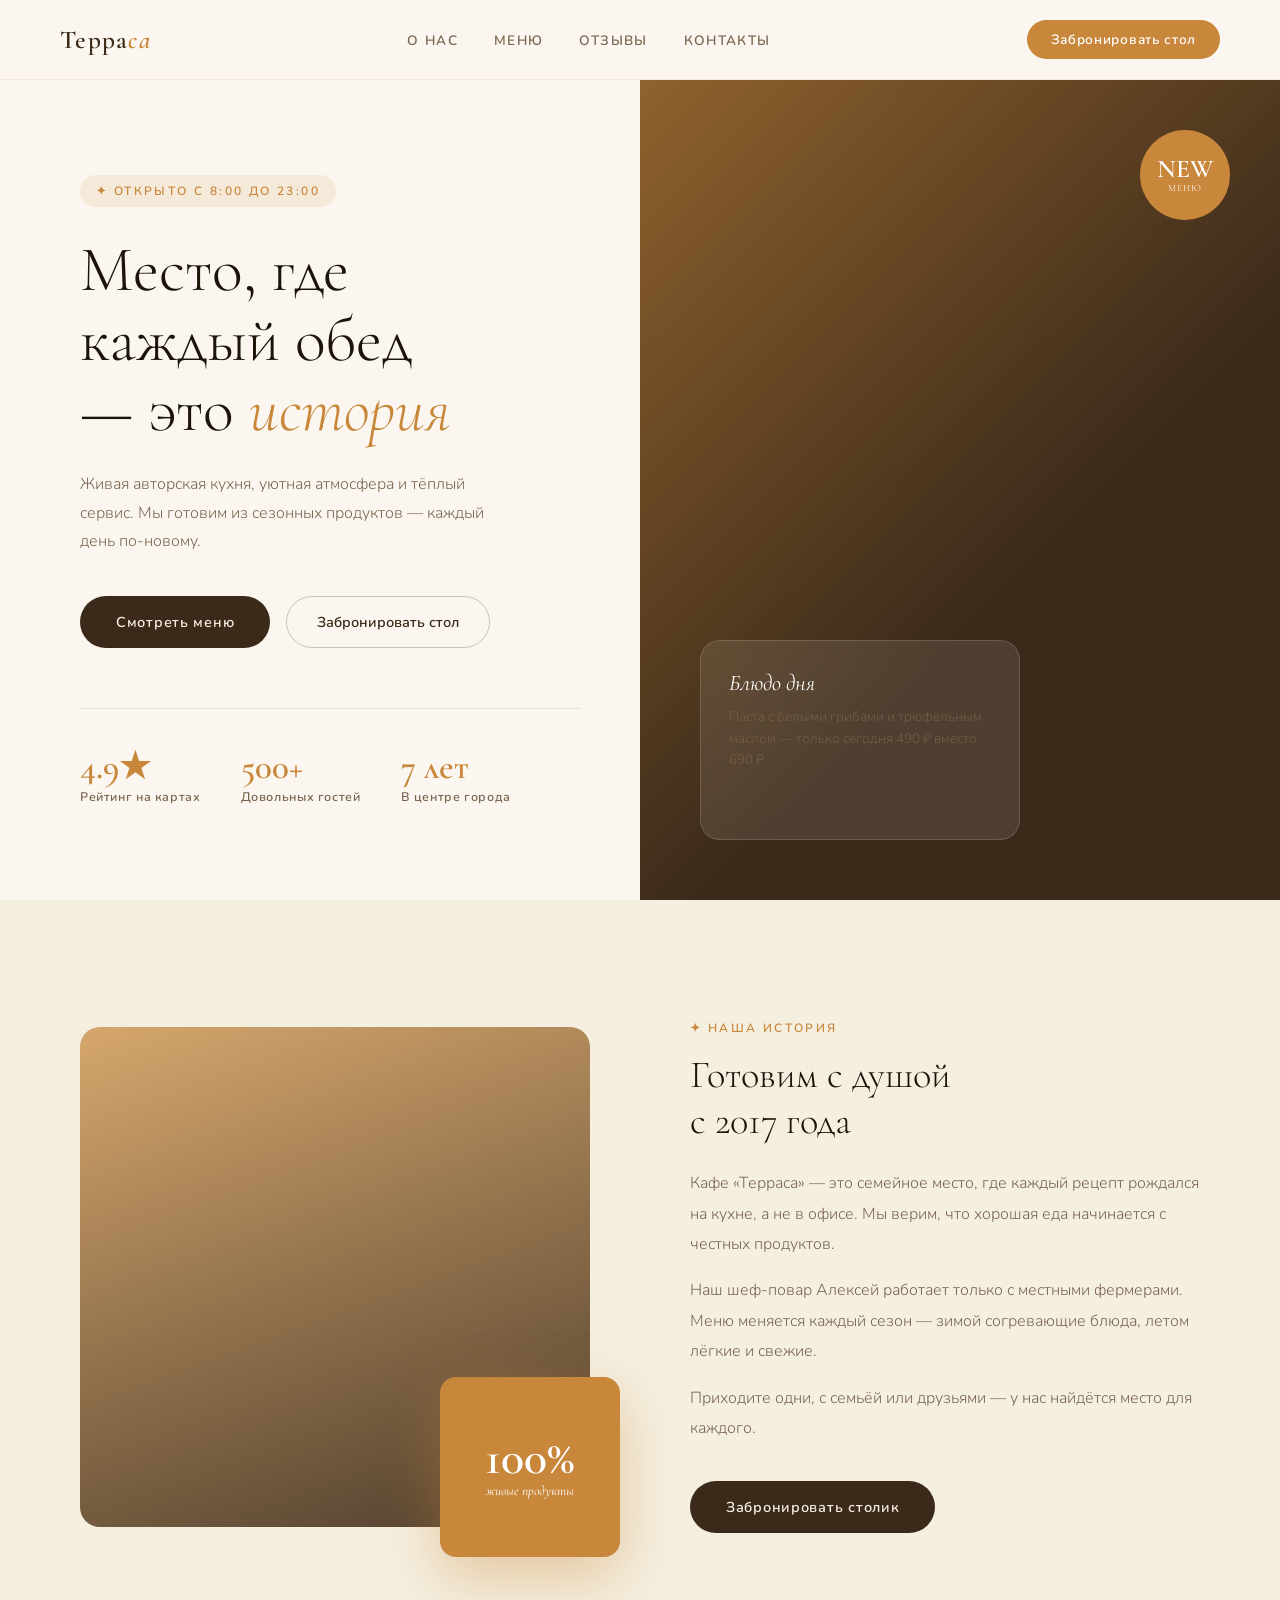
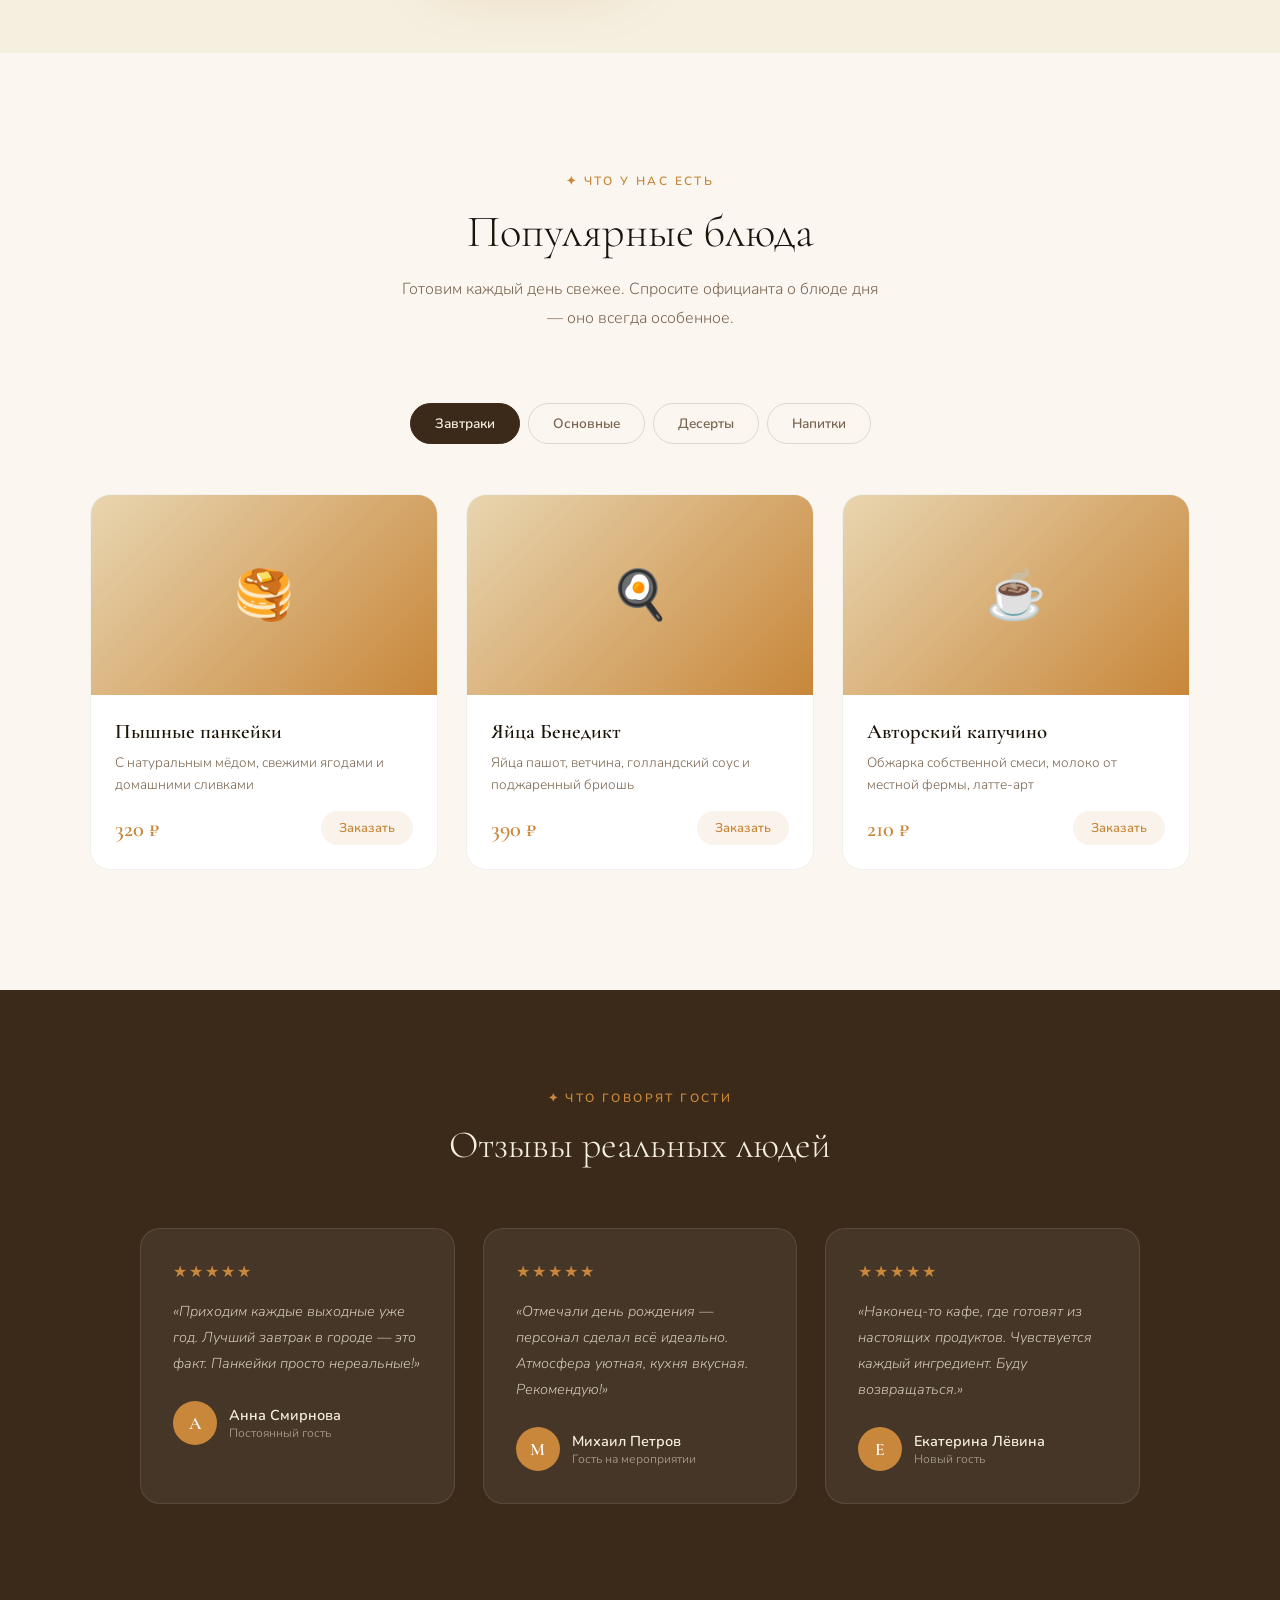
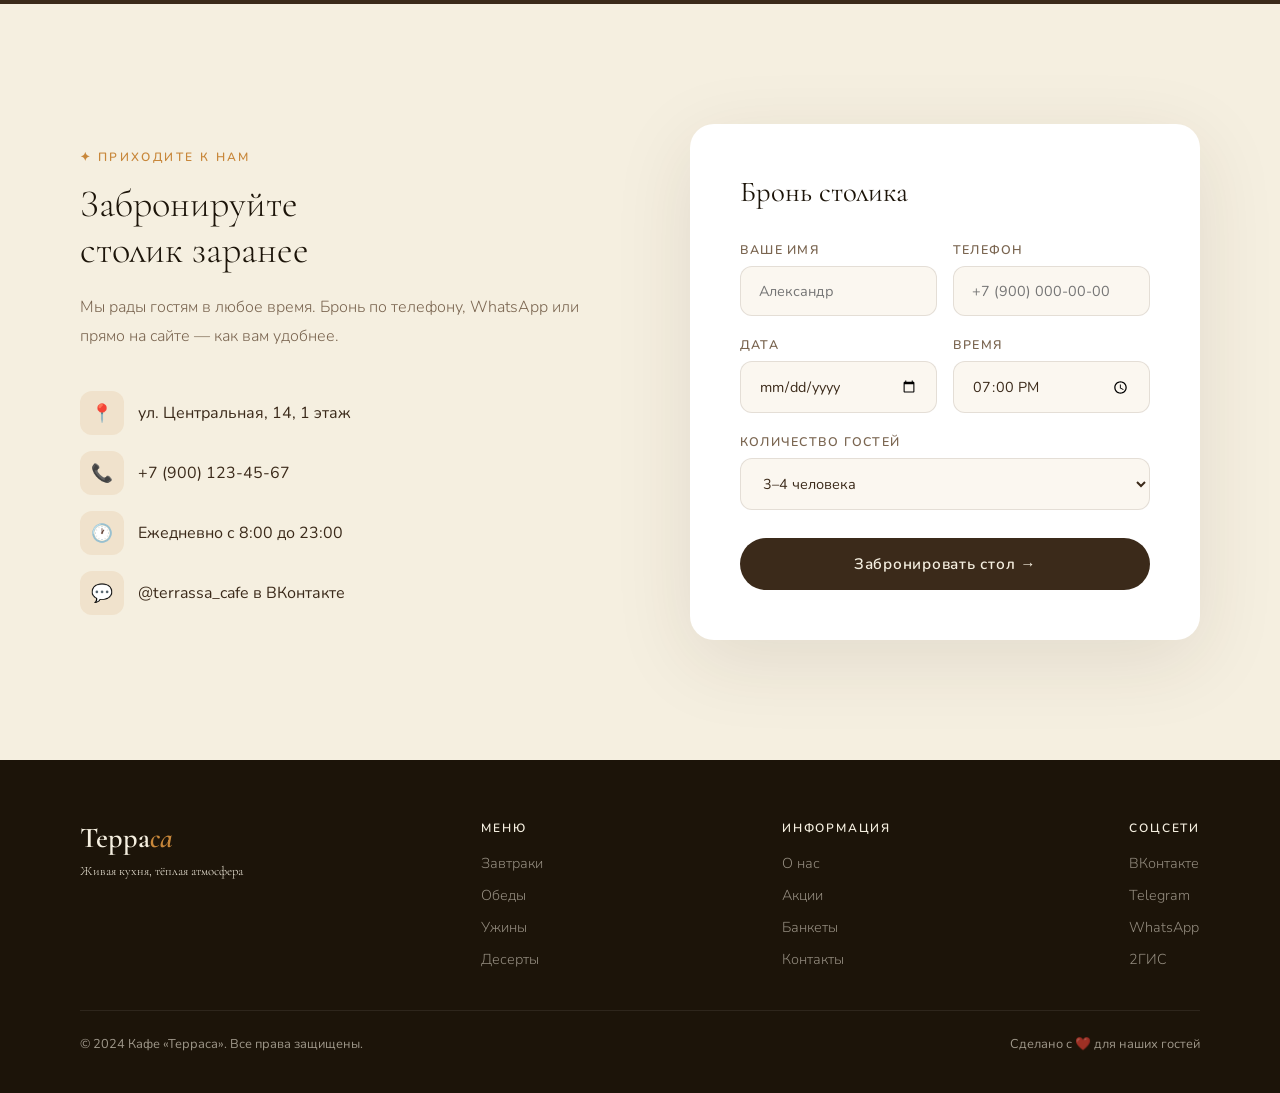
==== cafe_landing.html @ 98aa95c7 "Add files via upload" ====
<!DOCTYPE html>
<html lang="ru">
<head>
<meta charset="UTF-8">
<meta name="viewport" content="width=device-width, initial-scale=1.0">
<title>Кафе «Терраса» — Живая кухня, тёплая атмосфера</title>
<link href="https://fonts.googleapis.com/css2?family=Cormorant+Garamond:ital,wght@0,300;0,400;0,600;1,300;1,400&family=Nunito:wght@300;400;600&display=swap" rel="stylesheet">
<style>
  :root {
    --cream: #F5EFE0;
    --warm: #E8D5B0;
    --brown: #3B2A1A;
    --amber: #C8873A;
    --dark: #1C1409;
    --muted: #7A6550;
    --light: #FBF7F0;
  }

  * { margin: 0; padding: 0; box-sizing: border-box; }

  html { scroll-behavior: smooth; }

  body {
    font-family: 'Nunito', sans-serif;
    background: var(--light);
    color: var(--brown);
    overflow-x: hidden;
  }

  /* NAV */
  nav {
    position: fixed; top: 0; width: 100%; z-index: 100;
    display: flex; justify-content: space-between; align-items: center;
    padding: 20px 60px;
    background: rgba(251,247,240,0.92);
    backdrop-filter: blur(12px);
    border-bottom: 1px solid rgba(200,135,58,0.15);
    animation: fadeDown 0.8s ease both;
  }

  .logo {
    font-family: 'Cormorant Garamond', serif;
    font-size: 1.6rem;
    font-weight: 600;
    color: var(--brown);
    letter-spacing: 0.05em;
  }
  .logo span { color: var(--amber); font-style: italic; }

  nav ul { list-style: none; display: flex; gap: 36px; }
  nav ul a {
    text-decoration: none;
    color: var(--muted);
    font-size: 0.85rem;
    font-weight: 600;
    letter-spacing: 0.1em;
    text-transform: uppercase;
    transition: color 0.3s;
  }
  nav ul a:hover { color: var(--amber); }

  .nav-btn {
    background: var(--amber);
    color: white;
    border: none;
    padding: 10px 24px;
    border-radius: 30px;
    font-family: 'Nunito', sans-serif;
    font-size: 0.85rem;
    font-weight: 600;
    cursor: pointer;
    transition: all 0.3s;
    letter-spacing: 0.05em;
  }
  .nav-btn:hover { background: var(--brown); transform: translateY(-1px); }

  /* HERO */
  .hero {
    min-height: 100vh;
    display: grid;
    grid-template-columns: 1fr 1fr;
    padding-top: 80px;
  }

  .hero-left {
    display: flex;
    flex-direction: column;
    justify-content: center;
    padding: 80px 60px 80px 80px;
    animation: fadeLeft 1s ease 0.2s both;
  }

  .hero-tag {
    display: inline-block;
    background: rgba(200,135,58,0.12);
    color: var(--amber);
    font-size: 0.75rem;
    font-weight: 600;
    letter-spacing: 0.2em;
    text-transform: uppercase;
    padding: 8px 16px;
    border-radius: 20px;
    margin-bottom: 28px;
    width: fit-content;
  }

  .hero h1 {
    font-family: 'Cormorant Garamond', serif;
    font-size: clamp(3rem, 5vw, 5rem);
    font-weight: 300;
    line-height: 1.1;
    color: var(--dark);
    margin-bottom: 24px;
  }

  .hero h1 em {
    font-style: italic;
    color: var(--amber);
  }

  .hero p {
    font-size: 1rem;
    color: var(--muted);
    line-height: 1.8;
    max-width: 420px;
    margin-bottom: 40px;
    font-weight: 300;
  }

  .hero-actions { display: flex; gap: 16px; align-items: center; }

  .btn-primary {
    background: var(--brown);
    color: var(--cream);
    border: none;
    padding: 16px 36px;
    border-radius: 50px;
    font-family: 'Nunito', sans-serif;
    font-size: 0.9rem;
    font-weight: 600;
    cursor: pointer;
    transition: all 0.3s;
    letter-spacing: 0.05em;
  }
  .btn-primary:hover { background: var(--amber); transform: translateY(-2px); box-shadow: 0 8px 30px rgba(200,135,58,0.35); }

  .btn-ghost {
    background: transparent;
    color: var(--brown);
    border: 1.5px solid rgba(59,42,26,0.25);
    padding: 15px 30px;
    border-radius: 50px;
    font-family: 'Nunito', sans-serif;
    font-size: 0.9rem;
    font-weight: 600;
    cursor: pointer;
    transition: all 0.3s;
  }
  .btn-ghost:hover { border-color: var(--amber); color: var(--amber); }

  .hero-stats {
    display: flex; gap: 40px;
    margin-top: 60px;
    padding-top: 40px;
    border-top: 1px solid rgba(59,42,26,0.1);
  }
  .stat-num {
    font-family: 'Cormorant Garamond', serif;
    font-size: 2.2rem;
    font-weight: 600;
    color: var(--amber);
    line-height: 1;
  }
  .stat-label {
    font-size: 0.78rem;
    color: var(--muted);
    font-weight: 600;
    letter-spacing: 0.05em;
    margin-top: 4px;
  }

  /* HERO RIGHT */
  .hero-right {
    position: relative;
    background: var(--brown);
    overflow: hidden;
    animation: fadeRight 1s ease 0.3s both;
  }

  .hero-img-bg {
    width: 100%; height: 100%;
    background:
      linear-gradient(135deg, rgba(200,135,58,0.6) 0%, rgba(59,42,26,0.85) 60%),
      url('https://images.unsplash.com/photo-1554118811-1e0d58224f24?w=800&q=80') center/cover;
    display: flex;
    flex-direction: column;
    justify-content: flex-end;
    padding: 60px;
  }

  .hero-card {
    background: rgba(251,247,240,0.1);
    backdrop-filter: blur(10px);
    border: 1px solid rgba(255,255,255,0.15);
    border-radius: 20px;
    padding: 28px;
    color: white;
    max-width: 320px;
  }

  .hero-card-title {
    font-family: 'Cormorant Garamond', serif;
    font-size: 1.4rem;
    font-weight: 400;
    margin-bottom: 10px;
    font-style: italic;
  }
  .hero-card p { font-size: 0.85rem; opacity: 0.8; line-height: 1.6; }

  .floating-badge {
    position: absolute;
    top: 50px;
    right: 50px;
    background: var(--amber);
    color: white;
    width: 90px; height: 90px;
    border-radius: 50%;
    display: flex;
    flex-direction: column;
    align-items: center;
    justify-content: center;
    font-family: 'Cormorant Garamond', serif;
    animation: spin 20s linear infinite;
  }
  .floating-badge .big { font-size: 1.6rem; font-weight: 600; line-height: 1; }
  .floating-badge .small { font-size: 0.6rem; letter-spacing: 0.1em; opacity: 0.9; }

  /* ABOUT */
  .about {
    padding: 120px 80px;
    display: grid;
    grid-template-columns: 1fr 1fr;
    gap: 100px;
    align-items: center;
    background: var(--cream);
  }

  .section-tag {
    font-size: 0.75rem;
    font-weight: 600;
    letter-spacing: 0.2em;
    text-transform: uppercase;
    color: var(--amber);
    margin-bottom: 16px;
  }

  .about h2 {
    font-family: 'Cormorant Garamond', serif;
    font-size: clamp(2rem, 3vw, 3rem);
    font-weight: 300;
    line-height: 1.2;
    color: var(--dark);
    margin-bottom: 24px;
  }

  .about p {
    color: var(--muted);
    line-height: 1.9;
    font-weight: 300;
    margin-bottom: 16px;
  }

  .about-img {
    position: relative;
  }

  .about-img-main {
    width: 100%;
    height: 500px;
    object-fit: cover;
    border-radius: 20px;
    background: linear-gradient(160deg, var(--amber) 0%, var(--brown) 100%),
      url('https://images.unsplash.com/photo-1600093463592-8e36ae95ef56?w=600&q=80') center/cover;
    background-blend-mode: multiply;
  }

  .about-img-overlay {
    position: absolute;
    bottom: -30px;
    right: -30px;
    width: 180px; height: 180px;
    border-radius: 16px;
    background: var(--amber);
    display: flex;
    flex-direction: column;
    align-items: center;
    justify-content: center;
    color: white;
    font-family: 'Cormorant Garamond', serif;
    box-shadow: 0 20px 60px rgba(200,135,58,0.4);
  }
  .about-img-overlay .num { font-size: 3rem; font-weight: 600; line-height: 1; }
  .about-img-overlay .txt { font-size: 0.85rem; text-align: center; font-style: italic; padding: 0 16px; }

  /* MENU */
  .menu {
    padding: 120px 80px;
    background: var(--light);
  }

  .menu-header {
    text-align: center;
    margin-bottom: 70px;
  }

  .menu-header h2 {
    font-family: 'Cormorant Garamond', serif;
    font-size: clamp(2.2rem, 3.5vw, 3.5rem);
    font-weight: 300;
    color: var(--dark);
    margin-bottom: 16px;
  }

  .menu-header p {
    color: var(--muted);
    font-weight: 300;
    max-width: 480px;
    margin: 0 auto;
    line-height: 1.8;
  }

  .menu-tabs {
    display: flex;
    gap: 8px;
    justify-content: center;
    margin-bottom: 50px;
  }

  .tab {
    padding: 10px 24px;
    border-radius: 25px;
    border: 1.5px solid rgba(59,42,26,0.15);
    background: transparent;
    color: var(--muted);
    font-family: 'Nunito', sans-serif;
    font-size: 0.85rem;
    font-weight: 600;
    cursor: pointer;
    transition: all 0.3s;
  }
  .tab.active, .tab:hover {
    background: var(--brown);
    color: var(--cream);
    border-color: var(--brown);
  }

  .menu-grid {
    display: grid;
    grid-template-columns: repeat(3, 1fr);
    gap: 28px;
    max-width: 1100px;
    margin: 0 auto;
  }

  .menu-card {
    background: white;
    border-radius: 20px;
    overflow: hidden;
    transition: all 0.4s;
    border: 1px solid rgba(59,42,26,0.07);
  }
  .menu-card:hover { transform: translateY(-6px); box-shadow: 0 20px 60px rgba(59,42,26,0.12); }

  .menu-card-img {
    height: 200px;
    background: linear-gradient(135deg, var(--warm), var(--amber));
    display: flex;
    align-items: center;
    justify-content: center;
    font-size: 3rem;
  }

  .menu-card-body { padding: 24px; }

  .menu-card-body h3 {
    font-family: 'Cormorant Garamond', serif;
    font-size: 1.3rem;
    font-weight: 600;
    color: var(--dark);
    margin-bottom: 8px;
  }

  .menu-card-body p {
    font-size: 0.85rem;
    color: var(--muted);
    line-height: 1.6;
    font-weight: 300;
    margin-bottom: 16px;
  }

  .menu-card-footer {
    display: flex;
    justify-content: space-between;
    align-items: center;
  }

  .price {
    font-family: 'Cormorant Garamond', serif;
    font-size: 1.4rem;
    font-weight: 600;
    color: var(--amber);
  }

  .order-btn {
    background: rgba(200,135,58,0.1);
    color: var(--amber);
    border: none;
    padding: 8px 18px;
    border-radius: 20px;
    font-family: 'Nunito', sans-serif;
    font-size: 0.8rem;
    font-weight: 600;
    cursor: pointer;
    transition: all 0.3s;
  }
  .order-btn:hover { background: var(--amber); color: white; }

  /* TESTIMONIALS */
  .testimonials {
    padding: 100px 80px;
    background: var(--brown);
    color: white;
    text-align: center;
  }

  .testimonials .section-tag { color: var(--amber); }

  .testimonials h2 {
    font-family: 'Cormorant Garamond', serif;
    font-size: clamp(2rem, 3vw, 3rem);
    font-weight: 300;
    margin-bottom: 60px;
    color: var(--cream);
  }

  .reviews-grid {
    display: grid;
    grid-template-columns: repeat(3, 1fr);
    gap: 28px;
    max-width: 1000px;
    margin: 0 auto;
  }

  .review-card {
    background: rgba(255,255,255,0.06);
    border: 1px solid rgba(255,255,255,0.1);
    border-radius: 20px;
    padding: 32px;
    text-align: left;
    transition: all 0.3s;
  }
  .review-card:hover { background: rgba(255,255,255,0.1); transform: translateY(-4px); }

  .stars { color: var(--amber); font-size: 1rem; margin-bottom: 16px; letter-spacing: 2px; }

  .review-text {
    font-size: 0.9rem;
    line-height: 1.8;
    color: rgba(245,239,224,0.8);
    font-weight: 300;
    margin-bottom: 24px;
    font-style: italic;
  }

  .reviewer {
    display: flex;
    align-items: center;
    gap: 12px;
  }

  .reviewer-avatar {
    width: 44px; height: 44px;
    border-radius: 50%;
    background: var(--amber);
    display: flex;
    align-items: center;
    justify-content: center;
    font-family: 'Cormorant Garamond', serif;
    font-size: 1.1rem;
    font-weight: 600;
    color: white;
  }

  .reviewer-name {
    font-size: 0.9rem;
    font-weight: 600;
    color: var(--cream);
  }
  .reviewer-sub {
    font-size: 0.75rem;
    color: rgba(245,239,224,0.5);
  }

  /* BOOKING */
  .booking {
    padding: 120px 80px;
    background: var(--cream);
    display: grid;
    grid-template-columns: 1fr 1fr;
    gap: 100px;
    align-items: center;
  }

  .booking h2 {
    font-family: 'Cormorant Garamond', serif;
    font-size: clamp(2rem, 3vw, 3.2rem);
    font-weight: 300;
    line-height: 1.2;
    color: var(--dark);
    margin-bottom: 20px;
  }

  .booking > div > p {
    color: var(--muted);
    font-weight: 300;
    line-height: 1.8;
    margin-bottom: 40px;
  }

  .contact-list { list-style: none; display: flex; flex-direction: column; gap: 16px; }

  .contact-item {
    display: flex;
    align-items: center;
    gap: 14px;
    color: var(--brown);
    font-weight: 400;
  }

  .contact-icon {
    width: 44px; height: 44px;
    background: rgba(200,135,58,0.12);
    border-radius: 12px;
    display: flex;
    align-items: center;
    justify-content: center;
    font-size: 1.1rem;
    flex-shrink: 0;
  }

  .booking-form {
    background: white;
    border-radius: 24px;
    padding: 50px;
    box-shadow: 0 20px 80px rgba(59,42,26,0.1);
  }

  .booking-form h3 {
    font-family: 'Cormorant Garamond', serif;
    font-size: 1.8rem;
    font-weight: 400;
    color: var(--dark);
    margin-bottom: 32px;
  }

  .form-row { display: grid; grid-template-columns: 1fr 1fr; gap: 16px; }

  .form-group { margin-bottom: 20px; }

  .form-group label {
    display: block;
    font-size: 0.78rem;
    font-weight: 600;
    letter-spacing: 0.1em;
    text-transform: uppercase;
    color: var(--muted);
    margin-bottom: 8px;
  }

  .form-group input, .form-group select {
    width: 100%;
    padding: 14px 18px;
    border: 1.5px solid rgba(59,42,26,0.12);
    border-radius: 12px;
    background: var(--light);
    color: var(--brown);
    font-family: 'Nunito', sans-serif;
    font-size: 0.9rem;
    outline: none;
    transition: border-color 0.3s;
  }
  .form-group input:focus, .form-group select:focus {
    border-color: var(--amber);
  }

  .form-submit {
    width: 100%;
    background: var(--brown);
    color: var(--cream);
    border: none;
    padding: 16px;
    border-radius: 50px;
    font-family: 'Nunito', sans-serif;
    font-size: 0.95rem;
    font-weight: 600;
    cursor: pointer;
    transition: all 0.3s;
    margin-top: 8px;
    letter-spacing: 0.05em;
  }
  .form-submit:hover { background: var(--amber); transform: translateY(-2px); box-shadow: 0 8px 30px rgba(200,135,58,0.35); }

  /* FOOTER */
  footer {
    background: var(--dark);
    color: rgba(245,239,224,0.6);
    padding: 60px 80px 40px;
    display: flex;
    flex-direction: column;
    gap: 40px;
  }

  .footer-top {
    display: flex;
    justify-content: space-between;
    align-items: flex-start;
  }

  .footer-logo {
    font-family: 'Cormorant Garamond', serif;
    font-size: 1.8rem;
    font-weight: 600;
    color: var(--cream);
  }
  .footer-logo span { color: var(--amber); font-style: italic; }
  .footer-logo p {
    font-size: 0.8rem;
    margin-top: 8px;
    font-weight: 300;
  }

  .footer-links h4 {
    font-size: 0.75rem;
    font-weight: 600;
    letter-spacing: 0.15em;
    text-transform: uppercase;
    color: var(--cream);
    margin-bottom: 16px;
  }
  .footer-links ul { list-style: none; display: flex; flex-direction: column; gap: 10px; }
  .footer-links a {
    text-decoration: none;
    color: rgba(245,239,224,0.55);
    font-size: 0.9rem;
    transition: color 0.3s;
    font-weight: 300;
  }
  .footer-links a:hover { color: var(--amber); }

  .footer-bottom {
    border-top: 1px solid rgba(255,255,255,0.08);
    padding-top: 24px;
    display: flex;
    justify-content: space-between;
    font-size: 0.8rem;
  }

  /* ANIMATIONS */
  @keyframes fadeDown {
    from { opacity: 0; transform: translateY(-20px); }
    to { opacity: 1; transform: translateY(0); }
  }
  @keyframes fadeLeft {
    from { opacity: 0; transform: translateX(-30px); }
    to { opacity: 1; transform: translateX(0); }
  }
  @keyframes fadeRight {
    from { opacity: 0; transform: translateX(30px); }
    to { opacity: 1; transform: translateX(0); }
  }
  @keyframes spin {
    from { transform: rotate(0deg); }
    to { transform: rotate(360deg); }
  }

  /* RESPONSIVE */
  @media (max-width: 900px) {
    nav { padding: 16px 24px; }
    nav ul { display: none; }
    .hero { grid-template-columns: 1fr; }
    .hero-right { min-height: 50vh; }
    .hero-left { padding: 60px 24px; }
    .about, .booking { grid-template-columns: 1fr; padding: 60px 24px; gap: 40px; }
    .menu { padding: 60px 24px; }
    .menu-grid { grid-template-columns: 1fr; }
    .reviews-grid { grid-template-columns: 1fr; }
    .testimonials { padding: 60px 24px; }
    footer { padding: 40px 24px; }
    .footer-top { flex-direction: column; gap: 32px; }
    .footer-bottom { flex-direction: column; gap: 8px; }
    .about-img-overlay { display: none; }
  }
</style>
</head>
<body>

<!-- NAV -->
<nav>
  <div class="logo">Терра<span>са</span></div>
  <ul>
    <li><a href="#about">О нас</a></li>
    <li><a href="#menu">Меню</a></li>
    <li><a href="#reviews">Отзывы</a></li>
    <li><a href="#booking">Контакты</a></li>
  </ul>
  <button class="nav-btn">Забронировать стол</button>
</nav>

<!-- HERO -->
<section class="hero">
  <div class="hero-left">
    <div class="hero-tag">✦ Открыто с 8:00 до 23:00</div>
    <h1>Место, где<br>каждый обед<br>— это <em>история</em></h1>
    <p>Живая авторская кухня, уютная атмосфера и тёплый сервис. Мы готовим из сезонных продуктов — каждый день по-новому.</p>
    <div class="hero-actions">
      <button class="btn-primary" onclick="document.getElementById('menu').scrollIntoView({behavior:'smooth'})">Смотреть меню</button>
      <button class="btn-ghost" onclick="document.getElementById('booking').scrollIntoView({behavior:'smooth'})">Забронировать стол</button>
    </div>
    <div class="hero-stats">
      <div>
        <div class="stat-num">4.9★</div>
        <div class="stat-label">Рейтинг на картах</div>
      </div>
      <div>
        <div class="stat-num">500+</div>
        <div class="stat-label">Довольных гостей</div>
      </div>
      <div>
        <div class="stat-num">7 лет</div>
        <div class="stat-label">В центре города</div>
      </div>
    </div>
  </div>
  <div class="hero-right">
    <div class="hero-img-bg">
      <div class="floating-badge">
        <div class="big">NEW</div>
        <div class="small">МЕНЮ</div>
      </div>
      <div class="hero-card">
        <div class="hero-card-title">Блюдо дня</div>
        <p>Паста с белыми грибами и трюфельным маслом — только сегодня 490 ₽ вместо 690 ₽</p>
      </div>
    </div>
  </div>
</section>

<!-- ABOUT -->
<section class="about" id="about">
  <div class="about-img">
    <div class="about-img-main"
      style="background: linear-gradient(160deg, rgba(200,135,58,0.7) 0%, rgba(59,42,26,0.9) 100%), url('https://images.unsplash.com/photo-1555396273-367ea4eb4db5?w=600&q=80') center/cover; background-blend-mode: multiply; border-radius: 20px; height: 500px;">
    </div>
    <div class="about-img-overlay">
      <div class="num">100%</div>
      <div class="txt">живые продукты</div>
    </div>
  </div>
  <div>
    <div class="section-tag">✦ Наша история</div>
    <h2>Готовим с душой<br>с 2017 года</h2>
    <p>Кафе «Терраса» — это семейное место, где каждый рецепт рождался на кухне, а не в офисе. Мы верим, что хорошая еда начинается с честных продуктов.</p>
    <p>Наш шеф-повар Алексей работает только с местными фермерами. Меню меняется каждый сезон — зимой согревающие блюда, летом лёгкие и свежие.</p>
    <p>Приходите одни, с семьёй или друзьями — у нас найдётся место для каждого.</p>
    <br>
    <button class="btn-primary" onclick="document.getElementById('booking').scrollIntoView({behavior:'smooth'})">Забронировать столик</button>
  </div>
</section>

<!-- MENU -->
<section class="menu" id="menu">
  <div class="menu-header">
    <div class="section-tag">✦ Что у нас есть</div>
    <h2>Популярные блюда</h2>
    <p>Готовим каждый день свежее. Спросите официанта о блюде дня — оно всегда особенное.</p>
  </div>
  <div class="menu-tabs">
    <button class="tab active">Завтраки</button>
    <button class="tab">Основные</button>
    <button class="tab">Десерты</button>
    <button class="tab">Напитки</button>
  </div>
  <div class="menu-grid">
    <div class="menu-card">
      <div class="menu-card-img">🥞</div>
      <div class="menu-card-body">
        <h3>Пышные панкейки</h3>
        <p>С натуральным мёдом, свежими ягодами и домашними сливками</p>
        <div class="menu-card-footer">
          <div class="price">320 ₽</div>
          <button class="order-btn">Заказать</button>
        </div>
      </div>
    </div>
    <div class="menu-card">
      <div class="menu-card-img">🍳</div>
      <div class="menu-card-body">
        <h3>Яйца Бенедикт</h3>
        <p>Яйца пашот, ветчина, голландский соус и поджаренный бриошь</p>
        <div class="menu-card-footer">
          <div class="price">390 ₽</div>
          <button class="order-btn">Заказать</button>
        </div>
      </div>
    </div>
    <div class="menu-card">
      <div class="menu-card-img">☕</div>
      <div class="menu-card-body">
        <h3>Авторский капучино</h3>
        <p>Обжарка собственной смеси, молоко от местной фермы, латте-арт</p>
        <div class="menu-card-footer">
          <div class="price">210 ₽</div>
          <button class="order-btn">Заказать</button>
        </div>
      </div>
    </div>
  </div>
</section>

<!-- TESTIMONIALS -->
<section class="testimonials" id="reviews">
  <div class="section-tag">✦ Что говорят гости</div>
  <h2>Отзывы реальных людей</h2>
  <div class="reviews-grid">
    <div class="review-card">
      <div class="stars">★★★★★</div>
      <div class="review-text">«Приходим каждые выходные уже год. Лучший завтрак в городе — это факт. Панкейки просто нереальные!»</div>
      <div class="reviewer">
        <div class="reviewer-avatar">А</div>
        <div>
          <div class="reviewer-name">Анна Смирнова</div>
          <div class="reviewer-sub">Постоянный гость</div>
        </div>
      </div>
    </div>
    <div class="review-card">
      <div class="stars">★★★★★</div>
      <div class="review-text">«Отмечали день рождения — персонал сделал всё идеально. Атмосфера уютная, кухня вкусная. Рекомендую!»</div>
      <div class="reviewer">
        <div class="reviewer-avatar">М</div>
        <div>
          <div class="reviewer-name">Михаил Петров</div>
          <div class="reviewer-sub">Гость на мероприятии</div>
        </div>
      </div>
    </div>
    <div class="review-card">
      <div class="stars">★★★★★</div>
      <div class="review-text">«Наконец-то кафе, где готовят из настоящих продуктов. Чувствуется каждый ингредиент. Буду возвращаться.»</div>
      <div class="reviewer">
        <div class="reviewer-avatar">Е</div>
        <div>
          <div class="reviewer-name">Екатерина Лёвина</div>
          <div class="reviewer-sub">Новый гость</div>
        </div>
      </div>
    </div>
  </div>
</section>

<!-- BOOKING -->
<section class="booking" id="booking">
  <div>
    <div class="section-tag">✦ Приходите к нам</div>
    <h2>Забронируйте<br>столик заранее</h2>
    <p>Мы рады гостям в любое время. Бронь по телефону, WhatsApp или прямо на сайте — как вам удобнее.</p>
    <ul class="contact-list">
      <li class="contact-item">
        <div class="contact-icon">📍</div>
        <div>ул. Центральная, 14, 1 этаж</div>
      </li>
      <li class="contact-item">
        <div class="contact-icon">📞</div>
        <div>+7 (900) 123-45-67</div>
      </li>
      <li class="contact-item">
        <div class="contact-icon">🕐</div>
        <div>Ежедневно с 8:00 до 23:00</div>
      </li>
      <li class="contact-item">
        <div class="contact-icon">💬</div>
        <div>@terrassa_cafe в ВКонтакте</div>
      </li>
    </ul>
  </div>
  <div class="booking-form">
    <h3>Бронь столика</h3>
    <div class="form-row">
      <div class="form-group">
        <label>Ваше имя</label>
        <input type="text" placeholder="Александр">
      </div>
      <div class="form-group">
        <label>Телефон</label>
        <input type="tel" placeholder="+7 (900) 000-00-00">
      </div>
    </div>
    <div class="form-row">
      <div class="form-group">
        <label>Дата</label>
        <input type="date">
      </div>
      <div class="form-group">
        <label>Время</label>
        <input type="time" value="19:00">
      </div>
    </div>
    <div class="form-group">
      <label>Количество гостей</label>
      <select>
        <option>1 человек</option>
        <option>2 человека</option>
        <option selected>3–4 человека</option>
        <option>5–6 человек</option>
        <option>7+ человек</option>
      </select>
    </div>
    <button class="form-submit">Забронировать стол →</button>
  </div>
</section>

<!-- FOOTER -->
<footer>
  <div class="footer-top">
    <div class="footer-logo">
      Терра<span>са</span>
      <p>Живая кухня, тёплая атмосфера</p>
    </div>
    <div class="footer-links">
      <h4>Меню</h4>
      <ul>
        <li><a href="#">Завтраки</a></li>
        <li><a href="#">Обеды</a></li>
        <li><a href="#">Ужины</a></li>
        <li><a href="#">Десерты</a></li>
      </ul>
    </div>
    <div class="footer-links">
      <h4>Информация</h4>
      <ul>
        <li><a href="#">О нас</a></li>
        <li><a href="#">Акции</a></li>
        <li><a href="#">Банкеты</a></li>
        <li><a href="#">Контакты</a></li>
      </ul>
    </div>
    <div class="footer-links">
      <h4>Соцсети</h4>
      <ul>
        <li><a href="#">ВКонтакте</a></li>
        <li><a href="#">Telegram</a></li>
        <li><a href="#">WhatsApp</a></li>
        <li><a href="#">2ГИС</a></li>
      </ul>
    </div>
  </div>
  <div class="footer-bottom">
    <span>© 2024 Кафе «Терраса». Все права защищены.</span>
    <span>Сделано с ❤️ для наших гостей</span>
  </div>
</footer>

<script>
  // Tab switching
  document.querySelectorAll('.tab').forEach(tab => {
    tab.addEventListener('click', () => {
      document.querySelectorAll('.tab').forEach(t => t.classList.remove('active'));
      tab.classList.add('active');
    });
  });

  // Scroll animations
  const observer = new IntersectionObserver((entries) => {
    entries.forEach(entry => {
      if (entry.isIntersecting) {
        entry.target.style.opacity = '1';
        entry.target.style.transform = 'translateY(0)';
      }
    });
  }, { threshold: 0.1 });

  document.querySelectorAll('.menu-card, .review-card').forEach(el => {
    el.style.opacity = '0';
    el.style.transform = 'translateY(30px)';
    el.style.transition = 'opacity 0.6s ease, transform 0.6s ease';
    observer.observe(el);
  });
</script>
</body>
</html>
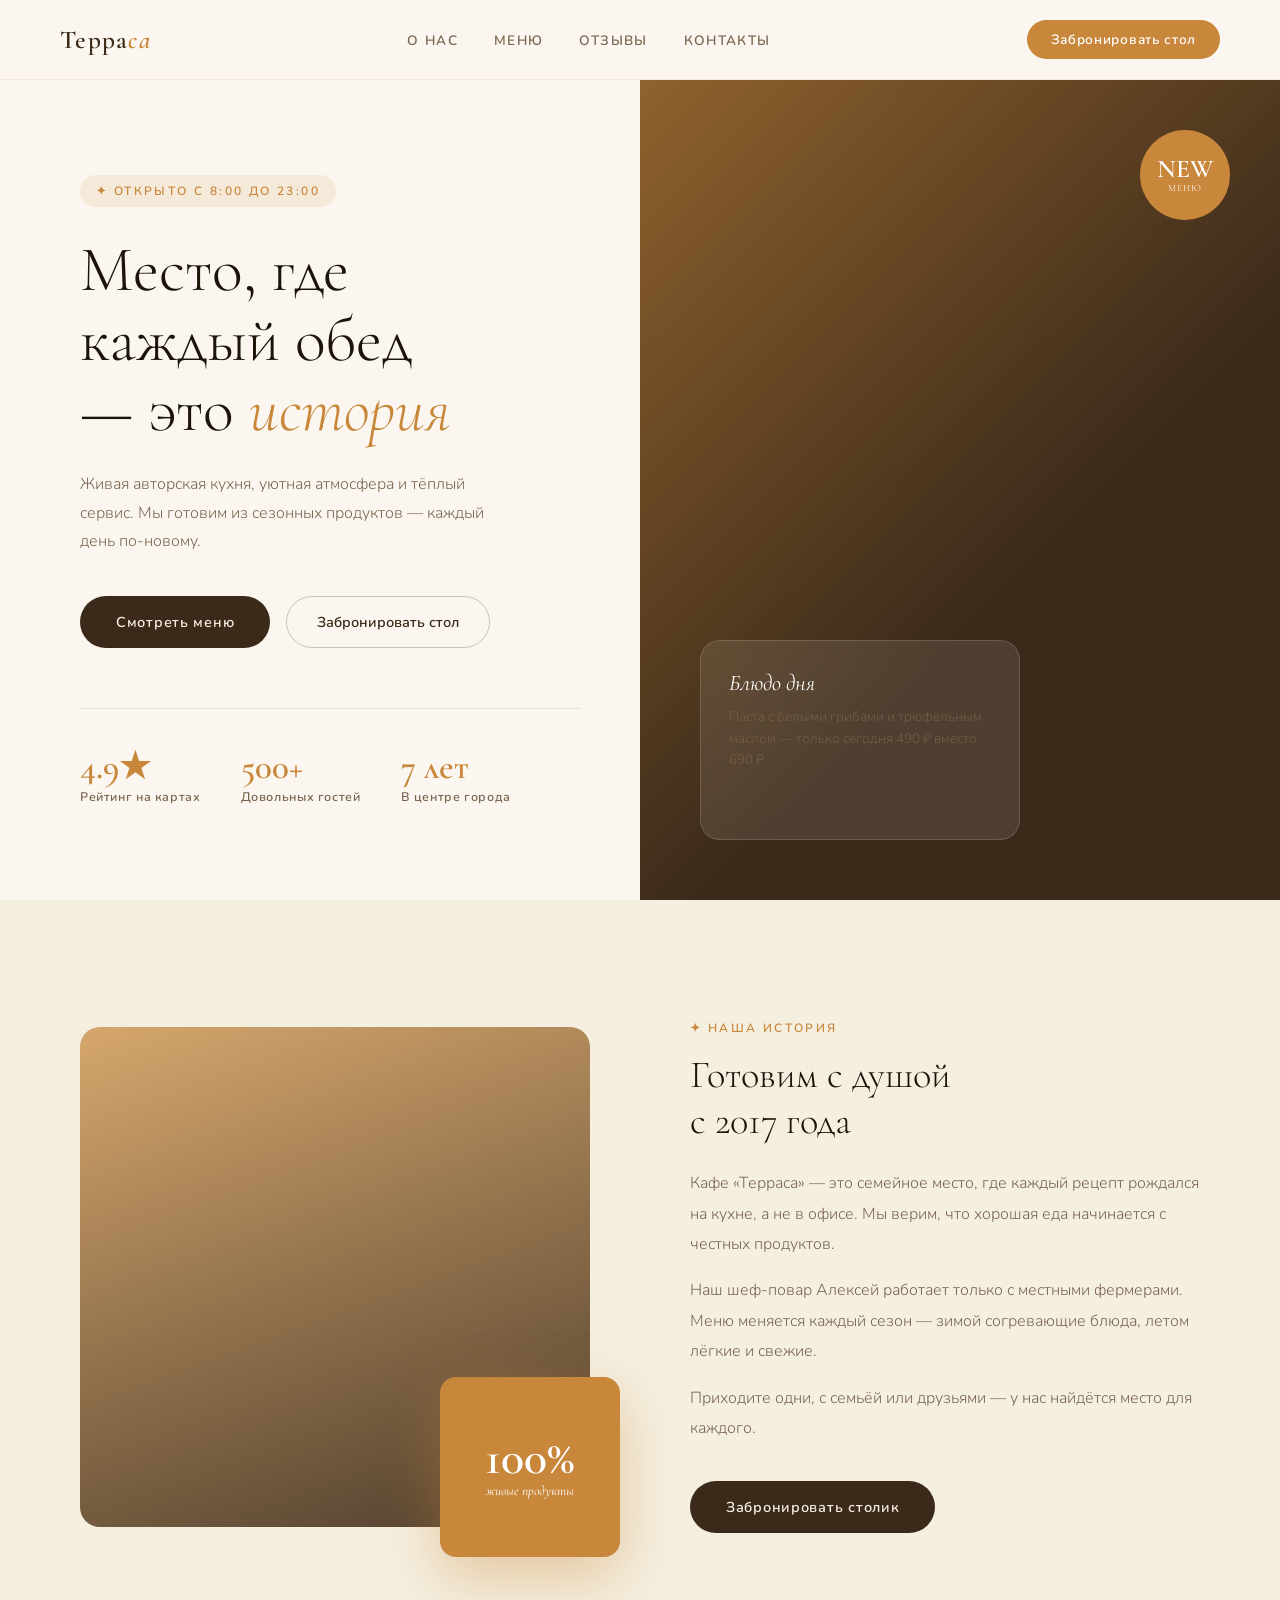
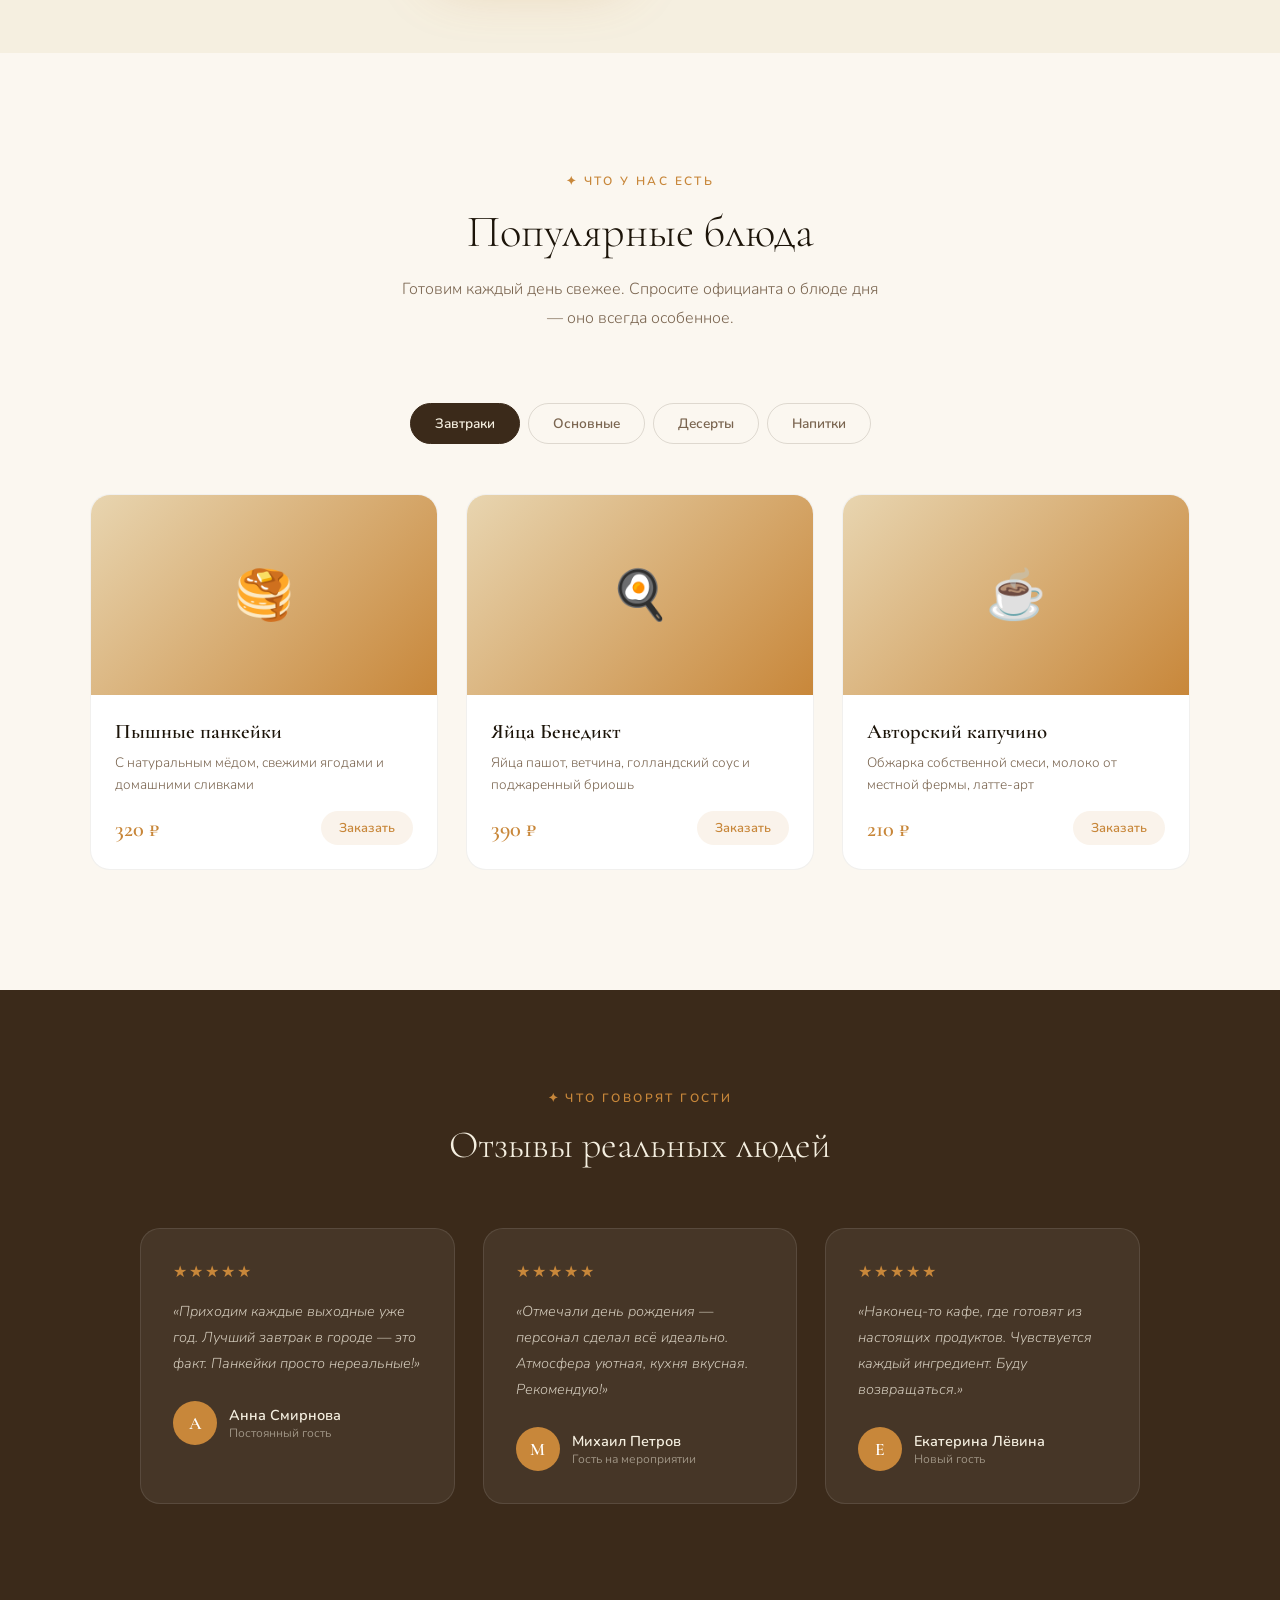
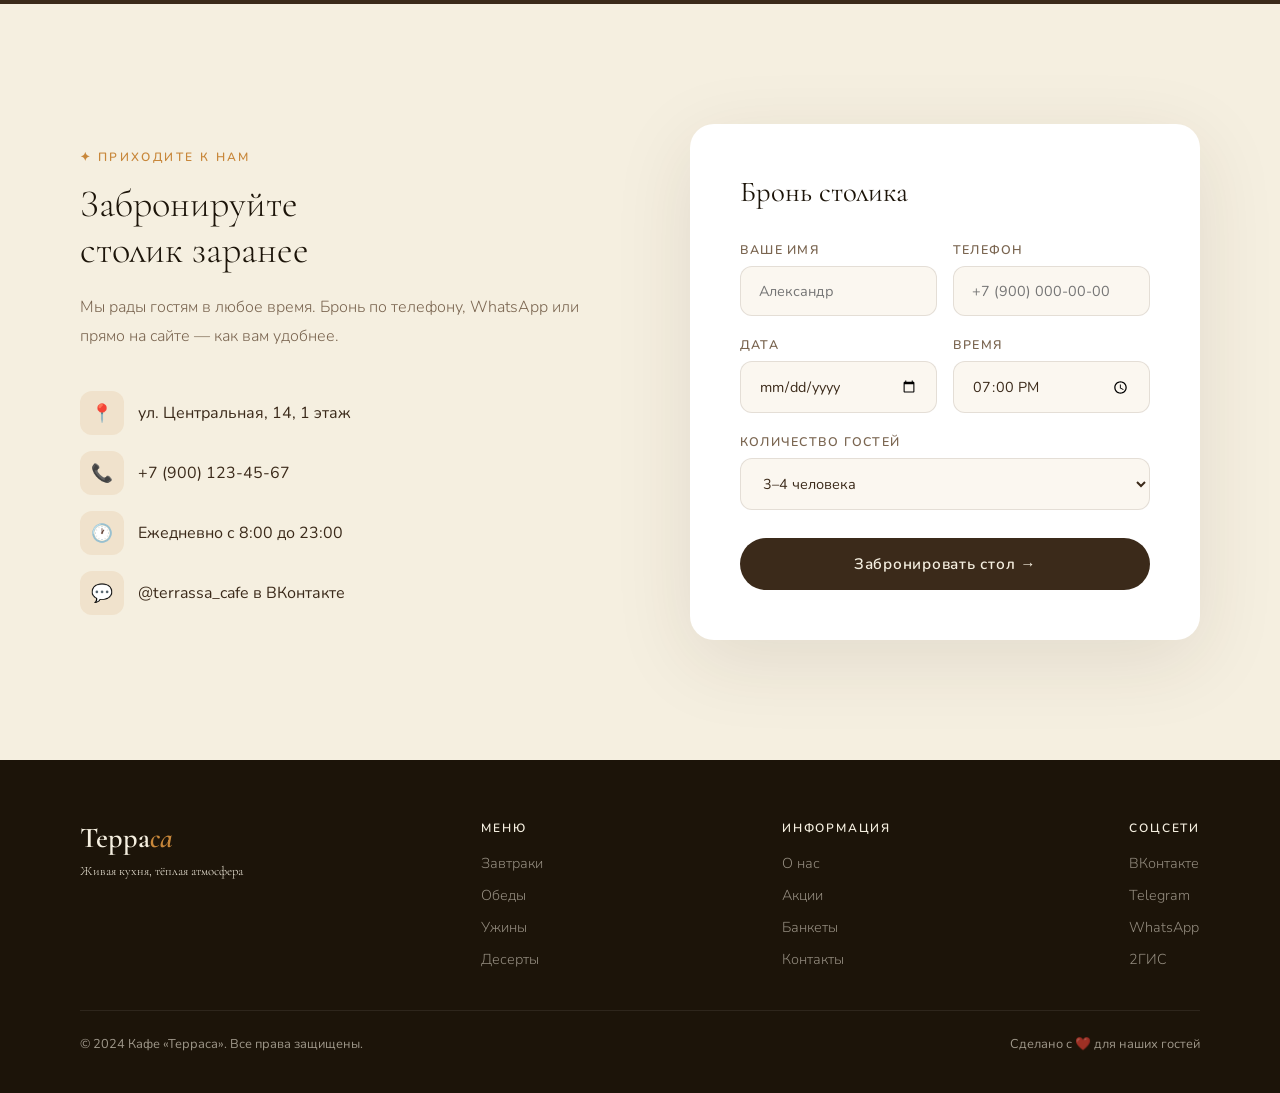
==== commit 617c6cc3: "Update cafe_landing.html" ====
--- a/cafe_landing.html
+++ b/cafe_landing.html
@@ -5,702 +5,7 @@
 <meta name="viewport" content="width=device-width, initial-scale=1.0">
 <title>Кафе «Терраса» — Живая кухня, тёплая атмосфера</title>
 <link href="https://fonts.googleapis.com/css2?family=Cormorant+Garamond:ital,wght@0,300;0,400;0,600;1,300;1,400&family=Nunito:wght@300;400;600&display=swap" rel="stylesheet">
-<style>
-  :root {
-    --cream: #F5EFE0;
-    --warm: #E8D5B0;
-    --brown: #3B2A1A;
-    --amber: #C8873A;
-    --dark: #1C1409;
-    --muted: #7A6550;
-    --light: #FBF7F0;
-  }
-
-  * { margin: 0; padding: 0; box-sizing: border-box; }
-
-  html { scroll-behavior: smooth; }
-
-  body {
-    font-family: 'Nunito', sans-serif;
-    background: var(--light);
-    color: var(--brown);
-    overflow-x: hidden;
-  }
-
-  /* NAV */
-  nav {
-    position: fixed; top: 0; width: 100%; z-index: 100;
-    display: flex; justify-content: space-between; align-items: center;
-    padding: 20px 60px;
-    background: rgba(251,247,240,0.92);
-    backdrop-filter: blur(12px);
-    border-bottom: 1px solid rgba(200,135,58,0.15);
-    animation: fadeDown 0.8s ease both;
-  }
-
-  .logo {
-    font-family: 'Cormorant Garamond', serif;
-    font-size: 1.6rem;
-    font-weight: 600;
-    color: var(--brown);
-    letter-spacing: 0.05em;
-  }
-  .logo span { color: var(--amber); font-style: italic; }
-
-  nav ul { list-style: none; display: flex; gap: 36px; }
-  nav ul a {
-    text-decoration: none;
-    color: var(--muted);
-    font-size: 0.85rem;
-    font-weight: 600;
-    letter-spacing: 0.1em;
-    text-transform: uppercase;
-    transition: color 0.3s;
-  }
-  nav ul a:hover { color: var(--amber); }
-
-  .nav-btn {
-    background: var(--amber);
-    color: white;
-    border: none;
-    padding: 10px 24px;
-    border-radius: 30px;
-    font-family: 'Nunito', sans-serif;
-    font-size: 0.85rem;
-    font-weight: 600;
-    cursor: pointer;
-    transition: all 0.3s;
-    letter-spacing: 0.05em;
-  }
-  .nav-btn:hover { background: var(--brown); transform: translateY(-1px); }
-
-  /* HERO */
-  .hero {
-    min-height: 100vh;
-    display: grid;
-    grid-template-columns: 1fr 1fr;
-    padding-top: 80px;
-  }
-
-  .hero-left {
-    display: flex;
-    flex-direction: column;
-    justify-content: center;
-    padding: 80px 60px 80px 80px;
-    animation: fadeLeft 1s ease 0.2s both;
-  }
-
-  .hero-tag {
-    display: inline-block;
-    background: rgba(200,135,58,0.12);
-    color: var(--amber);
-    font-size: 0.75rem;
-    font-weight: 600;
-    letter-spacing: 0.2em;
-    text-transform: uppercase;
-    padding: 8px 16px;
-    border-radius: 20px;
-    margin-bottom: 28px;
-    width: fit-content;
-  }
-
-  .hero h1 {
-    font-family: 'Cormorant Garamond', serif;
-    font-size: clamp(3rem, 5vw, 5rem);
-    font-weight: 300;
-    line-height: 1.1;
-    color: var(--dark);
-    margin-bottom: 24px;
-  }
-
-  .hero h1 em {
-    font-style: italic;
-    color: var(--amber);
-  }
-
-  .hero p {
-    font-size: 1rem;
-    color: var(--muted);
-    line-height: 1.8;
-    max-width: 420px;
-    margin-bottom: 40px;
-    font-weight: 300;
-  }
-
-  .hero-actions { display: flex; gap: 16px; align-items: center; }
-
-  .btn-primary {
-    background: var(--brown);
-    color: var(--cream);
-    border: none;
-    padding: 16px 36px;
-    border-radius: 50px;
-    font-family: 'Nunito', sans-serif;
-    font-size: 0.9rem;
-    font-weight: 600;
-    cursor: pointer;
-    transition: all 0.3s;
-    letter-spacing: 0.05em;
-  }
-  .btn-primary:hover { background: var(--amber); transform: translateY(-2px); box-shadow: 0 8px 30px rgba(200,135,58,0.35); }
-
-  .btn-ghost {
-    background: transparent;
-    color: var(--brown);
-    border: 1.5px solid rgba(59,42,26,0.25);
-    padding: 15px 30px;
-    border-radius: 50px;
-    font-family: 'Nunito', sans-serif;
-    font-size: 0.9rem;
-    font-weight: 600;
-    cursor: pointer;
-    transition: all 0.3s;
-  }
-  .btn-ghost:hover { border-color: var(--amber); color: var(--amber); }
-
-  .hero-stats {
-    display: flex; gap: 40px;
-    margin-top: 60px;
-    padding-top: 40px;
-    border-top: 1px solid rgba(59,42,26,0.1);
-  }
-  .stat-num {
-    font-family: 'Cormorant Garamond', serif;
-    font-size: 2.2rem;
-    font-weight: 600;
-    color: var(--amber);
-    line-height: 1;
-  }
-  .stat-label {
-    font-size: 0.78rem;
-    color: var(--muted);
-    font-weight: 600;
-    letter-spacing: 0.05em;
-    margin-top: 4px;
-  }
-
-  /* HERO RIGHT */
-  .hero-right {
-    position: relative;
-    background: var(--brown);
-    overflow: hidden;
-    animation: fadeRight 1s ease 0.3s both;
-  }
-
-  .hero-img-bg {
-    width: 100%; height: 100%;
-    background:
-      linear-gradient(135deg, rgba(200,135,58,0.6) 0%, rgba(59,42,26,0.85) 60%),
-      url('https://images.unsplash.com/photo-1554118811-1e0d58224f24?w=800&q=80') center/cover;
-    display: flex;
-    flex-direction: column;
-    justify-content: flex-end;
-    padding: 60px;
-  }
-
-  .hero-card {
-    background: rgba(251,247,240,0.1);
-    backdrop-filter: blur(10px);
-    border: 1px solid rgba(255,255,255,0.15);
-    border-radius: 20px;
-    padding: 28px;
-    color: white;
-    max-width: 320px;
-  }
-
-  .hero-card-title {
-    font-family: 'Cormorant Garamond', serif;
-    font-size: 1.4rem;
-    font-weight: 400;
-    margin-bottom: 10px;
-    font-style: italic;
-  }
-  .hero-card p { font-size: 0.85rem; opacity: 0.8; line-height: 1.6; }
-
-  .floating-badge {
-    position: absolute;
-    top: 50px;
-    right: 50px;
-    background: var(--amber);
-    color: white;
-    width: 90px; height: 90px;
-    border-radius: 50%;
-    display: flex;
-    flex-direction: column;
-    align-items: center;
-    justify-content: center;
-    font-family: 'Cormorant Garamond', serif;
-    animation: spin 20s linear infinite;
-  }
-  .floating-badge .big { font-size: 1.6rem; font-weight: 600; line-height: 1; }
-  .floating-badge .small { font-size: 0.6rem; letter-spacing: 0.1em; opacity: 0.9; }
-
-  /* ABOUT */
-  .about {
-    padding: 120px 80px;
-    display: grid;
-    grid-template-columns: 1fr 1fr;
-    gap: 100px;
-    align-items: center;
-    background: var(--cream);
-  }
-
-  .section-tag {
-    font-size: 0.75rem;
-    font-weight: 600;
-    letter-spacing: 0.2em;
-    text-transform: uppercase;
-    color: var(--amber);
-    margin-bottom: 16px;
-  }
-
-  .about h2 {
-    font-family: 'Cormorant Garamond', serif;
-    font-size: clamp(2rem, 3vw, 3rem);
-    font-weight: 300;
-    line-height: 1.2;
-    color: var(--dark);
-    margin-bottom: 24px;
-  }
-
-  .about p {
-    color: var(--muted);
-    line-height: 1.9;
-    font-weight: 300;
-    margin-bottom: 16px;
-  }
-
-  .about-img {
-    position: relative;
-  }
-
-  .about-img-main {
-    width: 100%;
-    height: 500px;
-    object-fit: cover;
-    border-radius: 20px;
-    background: linear-gradient(160deg, var(--amber) 0%, var(--brown) 100%),
-      url('https://images.unsplash.com/photo-1600093463592-8e36ae95ef56?w=600&q=80') center/cover;
-    background-blend-mode: multiply;
-  }
-
-  .about-img-overlay {
-    position: absolute;
-    bottom: -30px;
-    right: -30px;
-    width: 180px; height: 180px;
-    border-radius: 16px;
-    background: var(--amber);
-    display: flex;
-    flex-direction: column;
-    align-items: center;
-    justify-content: center;
-    color: white;
-    font-family: 'Cormorant Garamond', serif;
-    box-shadow: 0 20px 60px rgba(200,135,58,0.4);
-  }
-  .about-img-overlay .num { font-size: 3rem; font-weight: 600; line-height: 1; }
-  .about-img-overlay .txt { font-size: 0.85rem; text-align: center; font-style: italic; padding: 0 16px; }
-
-  /* MENU */
-  .menu {
-    padding: 120px 80px;
-    background: var(--light);
-  }
-
-  .menu-header {
-    text-align: center;
-    margin-bottom: 70px;
-  }
-
-  .menu-header h2 {
-    font-family: 'Cormorant Garamond', serif;
-    font-size: clamp(2.2rem, 3.5vw, 3.5rem);
-    font-weight: 300;
-    color: var(--dark);
-    margin-bottom: 16px;
-  }
-
-  .menu-header p {
-    color: var(--muted);
-    font-weight: 300;
-    max-width: 480px;
-    margin: 0 auto;
-    line-height: 1.8;
-  }
-
-  .menu-tabs {
-    display: flex;
-    gap: 8px;
-    justify-content: center;
-    margin-bottom: 50px;
-  }
-
-  .tab {
-    padding: 10px 24px;
-    border-radius: 25px;
-    border: 1.5px solid rgba(59,42,26,0.15);
-    background: transparent;
-    color: var(--muted);
-    font-family: 'Nunito', sans-serif;
-    font-size: 0.85rem;
-    font-weight: 600;
-    cursor: pointer;
-    transition: all 0.3s;
-  }
-  .tab.active, .tab:hover {
-    background: var(--brown);
-    color: var(--cream);
-    border-color: var(--brown);
-  }
-
-  .menu-grid {
-    display: grid;
-    grid-template-columns: repeat(3, 1fr);
-    gap: 28px;
-    max-width: 1100px;
-    margin: 0 auto;
-  }
-
-  .menu-card {
-    background: white;
-    border-radius: 20px;
-    overflow: hidden;
-    transition: all 0.4s;
-    border: 1px solid rgba(59,42,26,0.07);
-  }
-  .menu-card:hover { transform: translateY(-6px); box-shadow: 0 20px 60px rgba(59,42,26,0.12); }
-
-  .menu-card-img {
-    height: 200px;
-    background: linear-gradient(135deg, var(--warm), var(--amber));
-    display: flex;
-    align-items: center;
-    justify-content: center;
-    font-size: 3rem;
-  }
-
-  .menu-card-body { padding: 24px; }
-
-  .menu-card-body h3 {
-    font-family: 'Cormorant Garamond', serif;
-    font-size: 1.3rem;
-    font-weight: 600;
-    color: var(--dark);
-    margin-bottom: 8px;
-  }
-
-  .menu-card-body p {
-    font-size: 0.85rem;
-    color: var(--muted);
-    line-height: 1.6;
-    font-weight: 300;
-    margin-bottom: 16px;
-  }
-
-  .menu-card-footer {
-    display: flex;
-    justify-content: space-between;
-    align-items: center;
-  }
-
-  .price {
-    font-family: 'Cormorant Garamond', serif;
-    font-size: 1.4rem;
-    font-weight: 600;
-    color: var(--amber);
-  }
-
-  .order-btn {
-    background: rgba(200,135,58,0.1);
-    color: var(--amber);
-    border: none;
-    padding: 8px 18px;
-    border-radius: 20px;
-    font-family: 'Nunito', sans-serif;
-    font-size: 0.8rem;
-    font-weight: 600;
-    cursor: pointer;
-    transition: all 0.3s;
-  }
-  .order-btn:hover { background: var(--amber); color: white; }
-
-  /* TESTIMONIALS */
-  .testimonials {
-    padding: 100px 80px;
-    background: var(--brown);
-    color: white;
-    text-align: center;
-  }
-
-  .testimonials .section-tag { color: var(--amber); }
-
-  .testimonials h2 {
-    font-family: 'Cormorant Garamond', serif;
-    font-size: clamp(2rem, 3vw, 3rem);
-    font-weight: 300;
-    margin-bottom: 60px;
-    color: var(--cream);
-  }
-
-  .reviews-grid {
-    display: grid;
-    grid-template-columns: repeat(3, 1fr);
-    gap: 28px;
-    max-width: 1000px;
-    margin: 0 auto;
-  }
-
-  .review-card {
-    background: rgba(255,255,255,0.06);
-    border: 1px solid rgba(255,255,255,0.1);
-    border-radius: 20px;
-    padding: 32px;
-    text-align: left;
-    transition: all 0.3s;
-  }
-  .review-card:hover { background: rgba(255,255,255,0.1); transform: translateY(-4px); }
-
-  .stars { color: var(--amber); font-size: 1rem; margin-bottom: 16px; letter-spacing: 2px; }
-
-  .review-text {
-    font-size: 0.9rem;
-    line-height: 1.8;
-    color: rgba(245,239,224,0.8);
-    font-weight: 300;
-    margin-bottom: 24px;
-    font-style: italic;
-  }
-
-  .reviewer {
-    display: flex;
-    align-items: center;
-    gap: 12px;
-  }
-
-  .reviewer-avatar {
-    width: 44px; height: 44px;
-    border-radius: 50%;
-    background: var(--amber);
-    display: flex;
-    align-items: center;
-    justify-content: center;
-    font-family: 'Cormorant Garamond', serif;
-    font-size: 1.1rem;
-    font-weight: 600;
-    color: white;
-  }
-
-  .reviewer-name {
-    font-size: 0.9rem;
-    font-weight: 600;
-    color: var(--cream);
-  }
-  .reviewer-sub {
-    font-size: 0.75rem;
-    color: rgba(245,239,224,0.5);
-  }
-
-  /* BOOKING */
-  .booking {
-    padding: 120px 80px;
-    background: var(--cream);
-    display: grid;
-    grid-template-columns: 1fr 1fr;
-    gap: 100px;
-    align-items: center;
-  }
-
-  .booking h2 {
-    font-family: 'Cormorant Garamond', serif;
-    font-size: clamp(2rem, 3vw, 3.2rem);
-    font-weight: 300;
-    line-height: 1.2;
-    color: var(--dark);
-    margin-bottom: 20px;
-  }
-
-  .booking > div > p {
-    color: var(--muted);
-    font-weight: 300;
-    line-height: 1.8;
-    margin-bottom: 40px;
-  }
-
-  .contact-list { list-style: none; display: flex; flex-direction: column; gap: 16px; }
-
-  .contact-item {
-    display: flex;
-    align-items: center;
-    gap: 14px;
-    color: var(--brown);
-    font-weight: 400;
-  }
-
-  .contact-icon {
-    width: 44px; height: 44px;
-    background: rgba(200,135,58,0.12);
-    border-radius: 12px;
-    display: flex;
-    align-items: center;
-    justify-content: center;
-    font-size: 1.1rem;
-    flex-shrink: 0;
-  }
-
-  .booking-form {
-    background: white;
-    border-radius: 24px;
-    padding: 50px;
-    box-shadow: 0 20px 80px rgba(59,42,26,0.1);
-  }
-
-  .booking-form h3 {
-    font-family: 'Cormorant Garamond', serif;
-    font-size: 1.8rem;
-    font-weight: 400;
-    color: var(--dark);
-    margin-bottom: 32px;
-  }
-
-  .form-row { display: grid; grid-template-columns: 1fr 1fr; gap: 16px; }
-
-  .form-group { margin-bottom: 20px; }
-
-  .form-group label {
-    display: block;
-    font-size: 0.78rem;
-    font-weight: 600;
-    letter-spacing: 0.1em;
-    text-transform: uppercase;
-    color: var(--muted);
-    margin-bottom: 8px;
-  }
-
-  .form-group input, .form-group select {
-    width: 100%;
-    padding: 14px 18px;
-    border: 1.5px solid rgba(59,42,26,0.12);
-    border-radius: 12px;
-    background: var(--light);
-    color: var(--brown);
-    font-family: 'Nunito', sans-serif;
-    font-size: 0.9rem;
-    outline: none;
-    transition: border-color 0.3s;
-  }
-  .form-group input:focus, .form-group select:focus {
-    border-color: var(--amber);
-  }
-
-  .form-submit {
-    width: 100%;
-    background: var(--brown);
-    color: var(--cream);
-    border: none;
-    padding: 16px;
-    border-radius: 50px;
-    font-family: 'Nunito', sans-serif;
-    font-size: 0.95rem;
-    font-weight: 600;
-    cursor: pointer;
-    transition: all 0.3s;
-    margin-top: 8px;
-    letter-spacing: 0.05em;
-  }
-  .form-submit:hover { background: var(--amber); transform: translateY(-2px); box-shadow: 0 8px 30px rgba(200,135,58,0.35); }
-
-  /* FOOTER */
-  footer {
-    background: var(--dark);
-    color: rgba(245,239,224,0.6);
-    padding: 60px 80px 40px;
-    display: flex;
-    flex-direction: column;
-    gap: 40px;
-  }
-
-  .footer-top {
-    display: flex;
-    justify-content: space-between;
-    align-items: flex-start;
-  }
-
-  .footer-logo {
-    font-family: 'Cormorant Garamond', serif;
-    font-size: 1.8rem;
-    font-weight: 600;
-    color: var(--cream);
-  }
-  .footer-logo span { color: var(--amber); font-style: italic; }
-  .footer-logo p {
-    font-size: 0.8rem;
-    margin-top: 8px;
-    font-weight: 300;
-  }
-
-  .footer-links h4 {
-    font-size: 0.75rem;
-    font-weight: 600;
-    letter-spacing: 0.15em;
-    text-transform: uppercase;
-    color: var(--cream);
-    margin-bottom: 16px;
-  }
-  .footer-links ul { list-style: none; display: flex; flex-direction: column; gap: 10px; }
-  .footer-links a {
-    text-decoration: none;
-    color: rgba(245,239,224,0.55);
-    font-size: 0.9rem;
-    transition: color 0.3s;
-    font-weight: 300;
-  }
-  .footer-links a:hover { color: var(--amber); }
-
-  .footer-bottom {
-    border-top: 1px solid rgba(255,255,255,0.08);
-    padding-top: 24px;
-    display: flex;
-    justify-content: space-between;
-    font-size: 0.8rem;
-  }
-
-  /* ANIMATIONS */
-  @keyframes fadeDown {
-    from { opacity: 0; transform: translateY(-20px); }
-    to { opacity: 1; transform: translateY(0); }
-  }
-  @keyframes fadeLeft {
-    from { opacity: 0; transform: translateX(-30px); }
-    to { opacity: 1; transform: translateX(0); }
-  }
-  @keyframes fadeRight {
-    from { opacity: 0; transform: translateX(30px); }
-    to { opacity: 1; transform: translateX(0); }
-  }
-  @keyframes spin {
-    from { transform: rotate(0deg); }
-    to { transform: rotate(360deg); }
-  }
-
-  /* RESPONSIVE */
-  @media (max-width: 900px) {
-    nav { padding: 16px 24px; }
-    nav ul { display: none; }
-    .hero { grid-template-columns: 1fr; }
-    .hero-right { min-height: 50vh; }
-    .hero-left { padding: 60px 24px; }
-    .about, .booking { grid-template-columns: 1fr; padding: 60px 24px; gap: 40px; }
-    .menu { padding: 60px 24px; }
-    .menu-grid { grid-template-columns: 1fr; }
-    .reviews-grid { grid-template-columns: 1fr; }
-    .testimonials { padding: 60px 24px; }
-    footer { padding: 40px 24px; }
-    .footer-top { flex-direction: column; gap: 32px; }
-    .footer-bottom { flex-direction: column; gap: 8px; }
-    .about-img-overlay { display: none; }
-  }
-</style>
+<link rel="stylesheet" href="style.css">
 </head>
 <body>
 
@@ -970,31 +275,7 @@
   </div>
 </footer>
 
-<script>
-  // Tab switching
-  document.querySelectorAll('.tab').forEach(tab => {
-    tab.addEventListener('click', () => {
-      document.querySelectorAll('.tab').forEach(t => t.classList.remove('active'));
-      tab.classList.add('active');
-    });
-  });
-
-  // Scroll animations
-  const observer = new IntersectionObserver((entries) => {
-    entries.forEach(entry => {
-      if (entry.isIntersecting) {
-        entry.target.style.opacity = '1';
-        entry.target.style.transform = 'translateY(0)';
-      }
-    });
-  }, { threshold: 0.1 });
-
-  document.querySelectorAll('.menu-card, .review-card').forEach(el => {
-    el.style.opacity = '0';
-    el.style.transform = 'translateY(30px)';
-    el.style.transition = 'opacity 0.6s ease, transform 0.6s ease';
-    observer.observe(el);
-  });
-</script>
+  <!-- Подключение файла script.js -->
+    <script src="script.js"></script>
 </body>
 </html>
--- a/style.css
+++ b/style.css
@@ -0,0 +1,694 @@
+  :root {
+    --cream: #F5EFE0;
+    --warm: #E8D5B0;
+    --brown: #3B2A1A;
+    --amber: #C8873A;
+    --dark: #1C1409;
+    --muted: #7A6550;
+    --light: #FBF7F0;
+  }
+
+  * { margin: 0; padding: 0; box-sizing: border-box; }
+
+  html { scroll-behavior: smooth; }
+
+  body {
+    font-family: 'Nunito', sans-serif;
+    background: var(--light);
+    color: var(--brown);
+    overflow-x: hidden;
+  }
+
+  /* NAV */
+  nav {
+    position: fixed; top: 0; width: 100%; z-index: 100;
+    display: flex; justify-content: space-between; align-items: center;
+    padding: 20px 60px;
+    background: rgba(251,247,240,0.92);
+    backdrop-filter: blur(12px);
+    border-bottom: 1px solid rgba(200,135,58,0.15);
+    animation: fadeDown 0.8s ease both;
+  }
+
+  .logo {
+    font-family: 'Cormorant Garamond', serif;
+    font-size: 1.6rem;
+    font-weight: 600;
+    color: var(--brown);
+    letter-spacing: 0.05em;
+  }
+  .logo span { color: var(--amber); font-style: italic; }
+
+  nav ul { list-style: none; display: flex; gap: 36px; }
+  nav ul a {
+    text-decoration: none;
+    color: var(--muted);
+    font-size: 0.85rem;
+    font-weight: 600;
+    letter-spacing: 0.1em;
+    text-transform: uppercase;
+    transition: color 0.3s;
+  }
+  nav ul a:hover { color: var(--amber); }
+
+  .nav-btn {
+    background: var(--amber);
+    color: white;
+    border: none;
+    padding: 10px 24px;
+    border-radius: 30px;
+    font-family: 'Nunito', sans-serif;
+    font-size: 0.85rem;
+    font-weight: 600;
+    cursor: pointer;
+    transition: all 0.3s;
+    letter-spacing: 0.05em;
+  }
+  .nav-btn:hover { background: var(--brown); transform: translateY(-1px); }
+
+  /* HERO */
+  .hero {
+    min-height: 100vh;
+    display: grid;
+    grid-template-columns: 1fr 1fr;
+    padding-top: 80px;
+  }
+
+  .hero-left {
+    display: flex;
+    flex-direction: column;
+    justify-content: center;
+    padding: 80px 60px 80px 80px;
+    animation: fadeLeft 1s ease 0.2s both;
+  }
+
+  .hero-tag {
+    display: inline-block;
+    background: rgba(200,135,58,0.12);
+    color: var(--amber);
+    font-size: 0.75rem;
+    font-weight: 600;
+    letter-spacing: 0.2em;
+    text-transform: uppercase;
+    padding: 8px 16px;
+    border-radius: 20px;
+    margin-bottom: 28px;
+    width: fit-content;
+  }
+
+  .hero h1 {
+    font-family: 'Cormorant Garamond', serif;
+    font-size: clamp(3rem, 5vw, 5rem);
+    font-weight: 300;
+    line-height: 1.1;
+    color: var(--dark);
+    margin-bottom: 24px;
+  }
+
+  .hero h1 em {
+    font-style: italic;
+    color: var(--amber);
+  }
+
+  .hero p {
+    font-size: 1rem;
+    color: var(--muted);
+    line-height: 1.8;
+    max-width: 420px;
+    margin-bottom: 40px;
+    font-weight: 300;
+  }
+
+  .hero-actions { display: flex; gap: 16px; align-items: center; }
+
+  .btn-primary {
+    background: var(--brown);
+    color: var(--cream);
+    border: none;
+    padding: 16px 36px;
+    border-radius: 50px;
+    font-family: 'Nunito', sans-serif;
+    font-size: 0.9rem;
+    font-weight: 600;
+    cursor: pointer;
+    transition: all 0.3s;
+    letter-spacing: 0.05em;
+  }
+  .btn-primary:hover { background: var(--amber); transform: translateY(-2px); box-shadow: 0 8px 30px rgba(200,135,58,0.35); }
+
+  .btn-ghost {
+    background: transparent;
+    color: var(--brown);
+    border: 1.5px solid rgba(59,42,26,0.25);
+    padding: 15px 30px;
+    border-radius: 50px;
+    font-family: 'Nunito', sans-serif;
+    font-size: 0.9rem;
+    font-weight: 600;
+    cursor: pointer;
+    transition: all 0.3s;
+  }
+  .btn-ghost:hover { border-color: var(--amber); color: var(--amber); }
+
+  .hero-stats {
+    display: flex; gap: 40px;
+    margin-top: 60px;
+    padding-top: 40px;
+    border-top: 1px solid rgba(59,42,26,0.1);
+  }
+  .stat-num {
+    font-family: 'Cormorant Garamond', serif;
+    font-size: 2.2rem;
+    font-weight: 600;
+    color: var(--amber);
+    line-height: 1;
+  }
+  .stat-label {
+    font-size: 0.78rem;
+    color: var(--muted);
+    font-weight: 600;
+    letter-spacing: 0.05em;
+    margin-top: 4px;
+  }
+
+  /* HERO RIGHT */
+  .hero-right {
+    position: relative;
+    background: var(--brown);
+    overflow: hidden;
+    animation: fadeRight 1s ease 0.3s both;
+  }
+
+  .hero-img-bg {
+    width: 100%; height: 100%;
+    background:
+      linear-gradient(135deg, rgba(200,135,58,0.6) 0%, rgba(59,42,26,0.85) 60%),
+      url('https://images.unsplash.com/photo-1554118811-1e0d58224f24?w=800&q=80') center/cover;
+    display: flex;
+    flex-direction: column;
+    justify-content: flex-end;
+    padding: 60px;
+  }
+
+  .hero-card {
+    background: rgba(251,247,240,0.1);
+    backdrop-filter: blur(10px);
+    border: 1px solid rgba(255,255,255,0.15);
+    border-radius: 20px;
+    padding: 28px;
+    color: white;
+    max-width: 320px;
+  }
+
+  .hero-card-title {
+    font-family: 'Cormorant Garamond', serif;
+    font-size: 1.4rem;
+    font-weight: 400;
+    margin-bottom: 10px;
+    font-style: italic;
+  }
+  .hero-card p { font-size: 0.85rem; opacity: 0.8; line-height: 1.6; }
+
+  .floating-badge {
+    position: absolute;
+    top: 50px;
+    right: 50px;
+    background: var(--amber);
+    color: white;
+    width: 90px; height: 90px;
+    border-radius: 50%;
+    display: flex;
+    flex-direction: column;
+    align-items: center;
+    justify-content: center;
+    font-family: 'Cormorant Garamond', serif;
+    animation: spin 20s linear infinite;
+  }
+  .floating-badge .big { font-size: 1.6rem; font-weight: 600; line-height: 1; }
+  .floating-badge .small { font-size: 0.6rem; letter-spacing: 0.1em; opacity: 0.9; }
+
+  /* ABOUT */
+  .about {
+    padding: 120px 80px;
+    display: grid;
+    grid-template-columns: 1fr 1fr;
+    gap: 100px;
+    align-items: center;
+    background: var(--cream);
+  }
+
+  .section-tag {
+    font-size: 0.75rem;
+    font-weight: 600;
+    letter-spacing: 0.2em;
+    text-transform: uppercase;
+    color: var(--amber);
+    margin-bottom: 16px;
+  }
+
+  .about h2 {
+    font-family: 'Cormorant Garamond', serif;
+    font-size: clamp(2rem, 3vw, 3rem);
+    font-weight: 300;
+    line-height: 1.2;
+    color: var(--dark);
+    margin-bottom: 24px;
+  }
+
+  .about p {
+    color: var(--muted);
+    line-height: 1.9;
+    font-weight: 300;
+    margin-bottom: 16px;
+  }
+
+  .about-img {
+    position: relative;
+  }
+
+  .about-img-main {
+    width: 100%;
+    height: 500px;
+    object-fit: cover;
+    border-radius: 20px;
+    background: linear-gradient(160deg, var(--amber) 0%, var(--brown) 100%),
+      url('https://images.unsplash.com/photo-1600093463592-8e36ae95ef56?w=600&q=80') center/cover;
+    background-blend-mode: multiply;
+  }
+
+  .about-img-overlay {
+    position: absolute;
+    bottom: -30px;
+    right: -30px;
+    width: 180px; height: 180px;
+    border-radius: 16px;
+    background: var(--amber);
+    display: flex;
+    flex-direction: column;
+    align-items: center;
+    justify-content: center;
+    color: white;
+    font-family: 'Cormorant Garamond', serif;
+    box-shadow: 0 20px 60px rgba(200,135,58,0.4);
+  }
+  .about-img-overlay .num { font-size: 3rem; font-weight: 600; line-height: 1; }
+  .about-img-overlay .txt { font-size: 0.85rem; text-align: center; font-style: italic; padding: 0 16px; }
+
+  /* MENU */
+  .menu {
+    padding: 120px 80px;
+    background: var(--light);
+  }
+
+  .menu-header {
+    text-align: center;
+    margin-bottom: 70px;
+  }
+
+  .menu-header h2 {
+    font-family: 'Cormorant Garamond', serif;
+    font-size: clamp(2.2rem, 3.5vw, 3.5rem);
+    font-weight: 300;
+    color: var(--dark);
+    margin-bottom: 16px;
+  }
+
+  .menu-header p {
+    color: var(--muted);
+    font-weight: 300;
+    max-width: 480px;
+    margin: 0 auto;
+    line-height: 1.8;
+  }
+
+  .menu-tabs {
+    display: flex;
+    gap: 8px;
+    justify-content: center;
+    margin-bottom: 50px;
+  }
+
+  .tab {
+    padding: 10px 24px;
+    border-radius: 25px;
+    border: 1.5px solid rgba(59,42,26,0.15);
+    background: transparent;
+    color: var(--muted);
+    font-family: 'Nunito', sans-serif;
+    font-size: 0.85rem;
+    font-weight: 600;
+    cursor: pointer;
+    transition: all 0.3s;
+  }
+  .tab.active, .tab:hover {
+    background: var(--brown);
+    color: var(--cream);
+    border-color: var(--brown);
+  }
+
+  .menu-grid {
+    display: grid;
+    grid-template-columns: repeat(3, 1fr);
+    gap: 28px;
+    max-width: 1100px;
+    margin: 0 auto;
+  }
+
+  .menu-card {
+    background: white;
+    border-radius: 20px;
+    overflow: hidden;
+    transition: all 0.4s;
+    border: 1px solid rgba(59,42,26,0.07);
+  }
+  .menu-card:hover { transform: translateY(-6px); box-shadow: 0 20px 60px rgba(59,42,26,0.12); }
+
+  .menu-card-img {
+    height: 200px;
+    background: linear-gradient(135deg, var(--warm), var(--amber));
+    display: flex;
+    align-items: center;
+    justify-content: center;
+    font-size: 3rem;
+  }
+
+  .menu-card-body { padding: 24px; }
+
+  .menu-card-body h3 {
+    font-family: 'Cormorant Garamond', serif;
+    font-size: 1.3rem;
+    font-weight: 600;
+    color: var(--dark);
+    margin-bottom: 8px;
+  }
+
+  .menu-card-body p {
+    font-size: 0.85rem;
+    color: var(--muted);
+    line-height: 1.6;
+    font-weight: 300;
+    margin-bottom: 16px;
+  }
+
+  .menu-card-footer {
+    display: flex;
+    justify-content: space-between;
+    align-items: center;
+  }
+
+  .price {
+    font-family: 'Cormorant Garamond', serif;
+    font-size: 1.4rem;
+    font-weight: 600;
+    color: var(--amber);
+  }
+
+  .order-btn {
+    background: rgba(200,135,58,0.1);
+    color: var(--amber);
+    border: none;
+    padding: 8px 18px;
+    border-radius: 20px;
+    font-family: 'Nunito', sans-serif;
+    font-size: 0.8rem;
+    font-weight: 600;
+    cursor: pointer;
+    transition: all 0.3s;
+  }
+  .order-btn:hover { background: var(--amber); color: white; }
+
+  /* TESTIMONIALS */
+  .testimonials {
+    padding: 100px 80px;
+    background: var(--brown);
+    color: white;
+    text-align: center;
+  }
+
+  .testimonials .section-tag { color: var(--amber); }
+
+  .testimonials h2 {
+    font-family: 'Cormorant Garamond', serif;
+    font-size: clamp(2rem, 3vw, 3rem);
+    font-weight: 300;
+    margin-bottom: 60px;
+    color: var(--cream);
+  }
+
+  .reviews-grid {
+    display: grid;
+    grid-template-columns: repeat(3, 1fr);
+    gap: 28px;
+    max-width: 1000px;
+    margin: 0 auto;
+  }
+
+  .review-card {
+    background: rgba(255,255,255,0.06);
+    border: 1px solid rgba(255,255,255,0.1);
+    border-radius: 20px;
+    padding: 32px;
+    text-align: left;
+    transition: all 0.3s;
+  }
+  .review-card:hover { background: rgba(255,255,255,0.1); transform: translateY(-4px); }
+
+  .stars { color: var(--amber); font-size: 1rem; margin-bottom: 16px; letter-spacing: 2px; }
+
+  .review-text {
+    font-size: 0.9rem;
+    line-height: 1.8;
+    color: rgba(245,239,224,0.8);
+    font-weight: 300;
+    margin-bottom: 24px;
+    font-style: italic;
+  }
+
+  .reviewer {
+    display: flex;
+    align-items: center;
+    gap: 12px;
+  }
+
+  .reviewer-avatar {
+    width: 44px; height: 44px;
+    border-radius: 50%;
+    background: var(--amber);
+    display: flex;
+    align-items: center;
+    justify-content: center;
+    font-family: 'Cormorant Garamond', serif;
+    font-size: 1.1rem;
+    font-weight: 600;
+    color: white;
+  }
+
+  .reviewer-name {
+    font-size: 0.9rem;
+    font-weight: 600;
+    color: var(--cream);
+  }
+  .reviewer-sub {
+    font-size: 0.75rem;
+    color: rgba(245,239,224,0.5);
+  }
+
+  /* BOOKING */
+  .booking {
+    padding: 120px 80px;
+    background: var(--cream);
+    display: grid;
+    grid-template-columns: 1fr 1fr;
+    gap: 100px;
+    align-items: center;
+  }
+
+  .booking h2 {
+    font-family: 'Cormorant Garamond', serif;
+    font-size: clamp(2rem, 3vw, 3.2rem);
+    font-weight: 300;
+    line-height: 1.2;
+    color: var(--dark);
+    margin-bottom: 20px;
+  }
+
+  .booking > div > p {
+    color: var(--muted);
+    font-weight: 300;
+    line-height: 1.8;
+    margin-bottom: 40px;
+  }
+
+  .contact-list { list-style: none; display: flex; flex-direction: column; gap: 16px; }
+
+  .contact-item {
+    display: flex;
+    align-items: center;
+    gap: 14px;
+    color: var(--brown);
+    font-weight: 400;
+  }
+
+  .contact-icon {
+    width: 44px; height: 44px;
+    background: rgba(200,135,58,0.12);
+    border-radius: 12px;
+    display: flex;
+    align-items: center;
+    justify-content: center;
+    font-size: 1.1rem;
+    flex-shrink: 0;
+  }
+
+  .booking-form {
+    background: white;
+    border-radius: 24px;
+    padding: 50px;
+    box-shadow: 0 20px 80px rgba(59,42,26,0.1);
+  }
+
+  .booking-form h3 {
+    font-family: 'Cormorant Garamond', serif;
+    font-size: 1.8rem;
+    font-weight: 400;
+    color: var(--dark);
+    margin-bottom: 32px;
+  }
+
+  .form-row { display: grid; grid-template-columns: 1fr 1fr; gap: 16px; }
+
+  .form-group { margin-bottom: 20px; }
+
+  .form-group label {
+    display: block;
+    font-size: 0.78rem;
+    font-weight: 600;
+    letter-spacing: 0.1em;
+    text-transform: uppercase;
+    color: var(--muted);
+    margin-bottom: 8px;
+  }
+
+  .form-group input, .form-group select {
+    width: 100%;
+    padding: 14px 18px;
+    border: 1.5px solid rgba(59,42,26,0.12);
+    border-radius: 12px;
+    background: var(--light);
+    color: var(--brown);
+    font-family: 'Nunito', sans-serif;
+    font-size: 0.9rem;
+    outline: none;
+    transition: border-color 0.3s;
+  }
+  .form-group input:focus, .form-group select:focus {
+    border-color: var(--amber);
+  }
+
+  .form-submit {
+    width: 100%;
+    background: var(--brown);
+    color: var(--cream);
+    border: none;
+    padding: 16px;
+    border-radius: 50px;
+    font-family: 'Nunito', sans-serif;
+    font-size: 0.95rem;
+    font-weight: 600;
+    cursor: pointer;
+    transition: all 0.3s;
+    margin-top: 8px;
+    letter-spacing: 0.05em;
+  }
+  .form-submit:hover { background: var(--amber); transform: translateY(-2px); box-shadow: 0 8px 30px rgba(200,135,58,0.35); }
+
+  /* FOOTER */
+  footer {
+    background: var(--dark);
+    color: rgba(245,239,224,0.6);
+    padding: 60px 80px 40px;
+    display: flex;
+    flex-direction: column;
+    gap: 40px;
+  }
+
+  .footer-top {
+    display: flex;
+    justify-content: space-between;
+    align-items: flex-start;
+  }
+
+  .footer-logo {
+    font-family: 'Cormorant Garamond', serif;
+    font-size: 1.8rem;
+    font-weight: 600;
+    color: var(--cream);
+  }
+  .footer-logo span { color: var(--amber); font-style: italic; }
+  .footer-logo p {
+    font-size: 0.8rem;
+    margin-top: 8px;
+    font-weight: 300;
+  }
+
+  .footer-links h4 {
+    font-size: 0.75rem;
+    font-weight: 600;
+    letter-spacing: 0.15em;
+    text-transform: uppercase;
+    color: var(--cream);
+    margin-bottom: 16px;
+  }
+  .footer-links ul { list-style: none; display: flex; flex-direction: column; gap: 10px; }
+  .footer-links a {
+    text-decoration: none;
+    color: rgba(245,239,224,0.55);
+    font-size: 0.9rem;
+    transition: color 0.3s;
+    font-weight: 300;
+  }
+  .footer-links a:hover { color: var(--amber); }
+
+  .footer-bottom {
+    border-top: 1px solid rgba(255,255,255,0.08);
+    padding-top: 24px;
+    display: flex;
+    justify-content: space-between;
+    font-size: 0.8rem;
+  }
+
+  /* ANIMATIONS */
+  @keyframes fadeDown {
+    from { opacity: 0; transform: translateY(-20px); }
+    to { opacity: 1; transform: translateY(0); }
+  }
+  @keyframes fadeLeft {
+    from { opacity: 0; transform: translateX(-30px); }
+    to { opacity: 1; transform: translateX(0); }
+  }
+  @keyframes fadeRight {
+    from { opacity: 0; transform: translateX(30px); }
+    to { opacity: 1; transform: translateX(0); }
+  }
+  @keyframes spin {
+    from { transform: rotate(0deg); }
+    to { transform: rotate(360deg); }
+  }
+
+  /* RESPONSIVE */
+  @media (max-width: 900px) {
+    nav { padding: 16px 24px; }
+    nav ul { display: none; }
+    .hero { grid-template-columns: 1fr; }
+    .hero-right { min-height: 50vh; }
+    .hero-left { padding: 60px 24px; }
+    .about, .booking { grid-template-columns: 1fr; padding: 60px 24px; gap: 40px; }
+    .menu { padding: 60px 24px; }
+    .menu-grid { grid-template-columns: 1fr; }
+    .reviews-grid { grid-template-columns: 1fr; }
+    .testimonials { padding: 60px 24px; }
+    footer { padding: 40px 24px; }
+    .footer-top { flex-direction: column; gap: 32px; }
+    .footer-bottom { flex-direction: column; gap: 8px; }
+    .about-img-overlay { display: none; }
+  }
